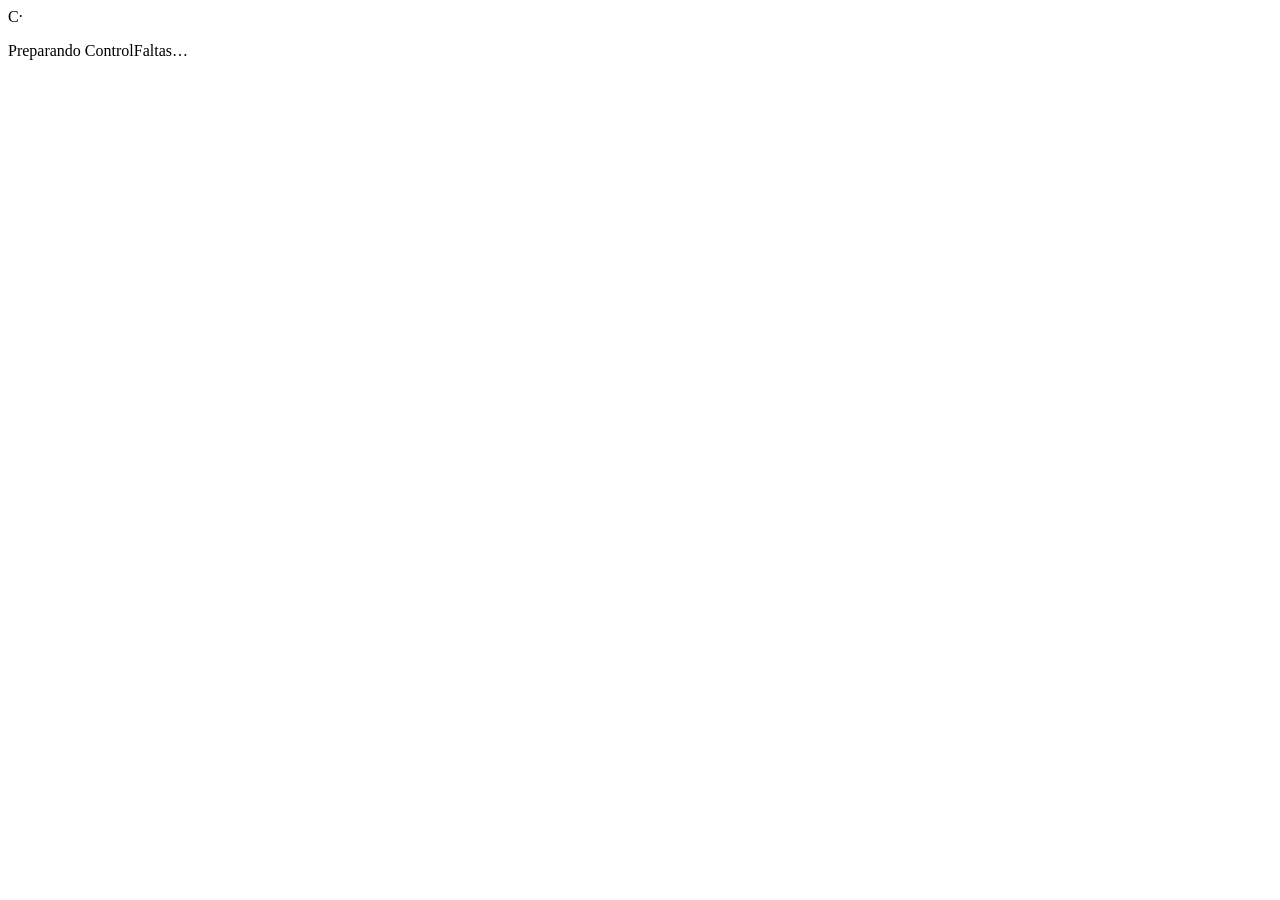
==== v2/index.html @ a71f4710 "Crear estructura de ControlFaltas 2.0" ====
<!doctype html>
<html lang="es"><head><meta charset="UTF-8"><meta name="viewport" content="width=device-width,initial-scale=1,viewport-fit=cover"><meta name="theme-color" content="#6457ea"><meta name="description" content="ControlFaltas. Organiza tu curso, asistencia y exámenes.">
<link rel="manifest" href="../manifest.webmanifest"><link rel="icon" href="../icons/icon-192.png"><link rel="apple-touch-icon" href="../icons/icon-192.png">
<meta name="apple-mobile-web-app-capable" content="yes"><meta name="apple-mobile-web-app-title" content="ControlFaltas">
<title>ControlFaltas · Tu curso, organizado</title><link rel="stylesheet" href="./styles.css"></head>
<body><div id="app"><div class="boot"><span class="logo">C<span>·</span></span><p>Preparando ControlFaltas…</p></div></div>
<div id="toast" role="status" aria-live="polite"></div>
<input id="backup-input" type="file" accept=".json,application/json" hidden>
<script defer src="./catalog.js"></script><script defer src="./app.js"></script></body></html>
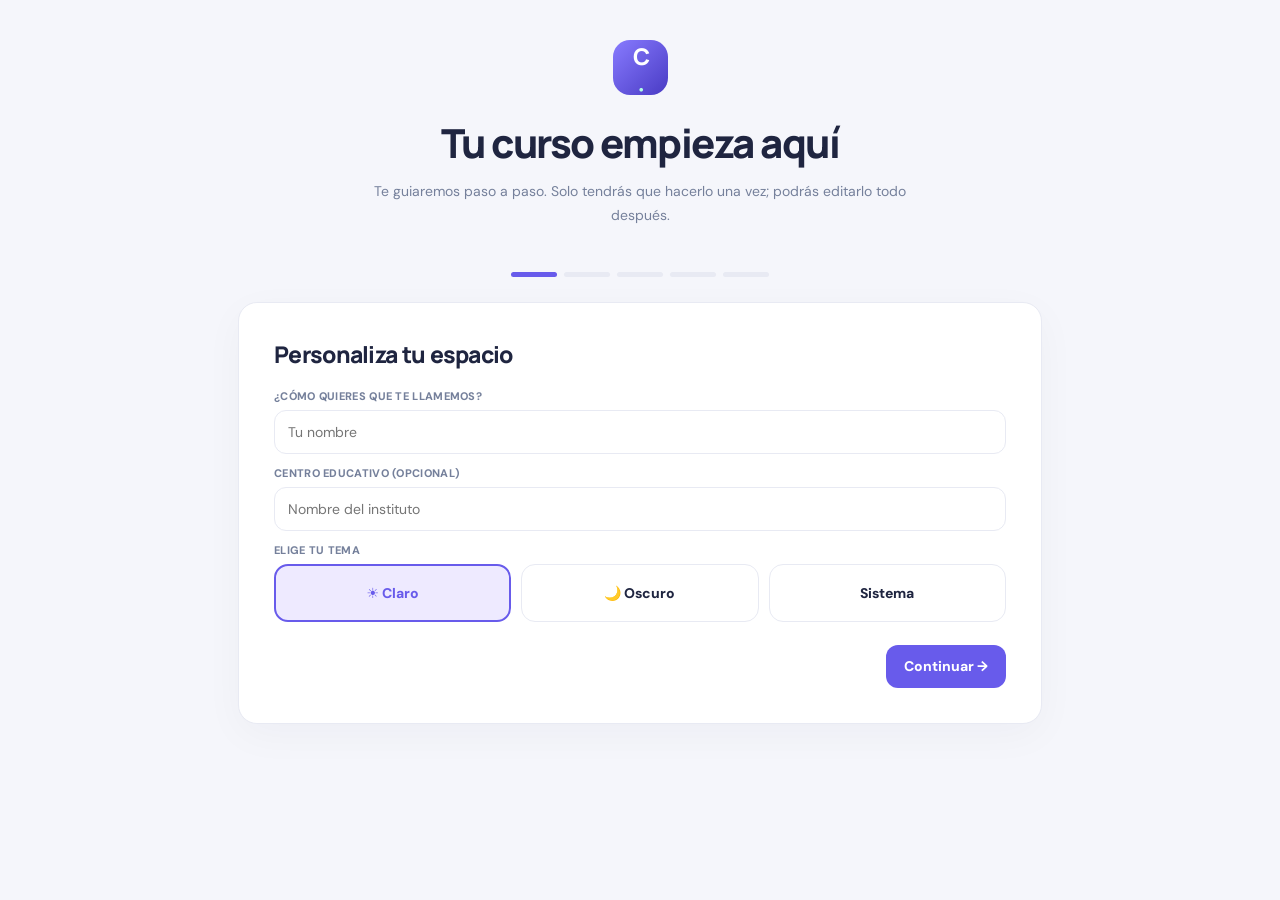
==== commit b531e2cd: "Configurar manifest propio de PWA ControlFaltas 2" ====
--- a/v2/index.html
+++ b/v2/index.html
@@ -1,6 +1,6 @@
 <!doctype html>
 <html lang="es"><head><meta charset="UTF-8"><meta name="viewport" content="width=device-width,initial-scale=1,viewport-fit=cover"><meta name="theme-color" content="#6457ea"><meta name="description" content="ControlFaltas. Organiza tu curso, asistencia y exámenes.">
-<link rel="manifest" href="../manifest.webmanifest"><link rel="icon" href="../icons/icon-192.png"><link rel="apple-touch-icon" href="../icons/icon-192.png">
+<link rel="manifest" href="./manifest.webmanifest"><link rel="icon" href="../icons/icon-192.png"><link rel="apple-touch-icon" href="../icons/icon-192.png">
 <meta name="apple-mobile-web-app-capable" content="yes"><meta name="apple-mobile-web-app-title" content="ControlFaltas">
 <title>ControlFaltas · Tu curso, organizado</title><link rel="stylesheet" href="./styles.css"></head>
 <body><div id="app"><div class="boot"><span class="logo">C<span>·</span></span><p>Preparando ControlFaltas…</p></div></div>
--- a/v2/styles.css
+++ b/v2/styles.css
@@ -0,0 +1,6 @@
+@import url('https://fonts.googleapis.com/css2?family=DM+Sans:wght@400;500;600;700;800&family=Manrope:wght@400;500;600;700;800&display=swap');
+:root{--bg:#f5f6fb;--paper:#fff;--soft:#f2f3fb;--ink:#1f2540;--sub:#75809b;--border:#e8eaf3;--violet:#685beb;--hover:#eeeaff;--green:#119a75;--orange:#b87821;--danger:#dc546d;--shadow:0 11px 40px #24263f09;--r:19px;--sidebar:#fff;color-scheme:light}
+html[data-theme=dark]{--bg:#101321;--paper:#1a2033;--soft:#242a40;--ink:#eef0ff;--sub:#a0aac5;--border:#343a50;--violet:#a499ff;--hover:#2f2c50;--green:#70e0b5;--orange:#ffc67a;--danger:#ff899a;--shadow:none;--sidebar:#161c2d;color-scheme:dark}
+*{box-sizing:border-box}html{scroll-behavior:smooth}body{margin:0;background:var(--bg);font-family:'DM Sans',system-ui,-apple-system,Arial,sans-serif;color:var(--ink);font-size:14px}button,input,select,textarea{font:inherit}button{cursor:pointer}button:focus-visible,input:focus-visible,select:focus-visible,textarea:focus-visible{outline:3px solid #a9a1ff;outline-offset:2px}a{color:var(--violet)}h1,h2,h3,p{margin-top:0}.muted{color:var(--sub)}.small{font-size:12px}.tiny{font-size:11px}.strong{font-weight:800}.boot{min-height:90vh;display:grid;place-content:center;text-align:center;gap:20px;color:var(--sub)}.logo{background:linear-gradient(135deg,#887bff,#493bc4);color:white;width:42px;height:42px;border-radius:14px;display:inline-grid;place-items:center;font:800 23px Manrope;letter-spacing:-2px}.logo span{color:#b1ffe3}.shell{display:grid;grid-template-columns:248px minmax(0,1fr);min-height:100vh}.side{padding:26px 16px;background:var(--sidebar);border-right:1px solid var(--border);position:sticky;top:0;height:100vh;display:flex;flex-direction:column;gap:6px}.side .identity{display:flex;align-items:center;gap:12px;padding:4px 10px 29px}.identity strong{display:block;font-size:17px;font-weight:800;letter-spacing:-.5px}.identity small{display:block;color:var(--sub);font-size:11px;margin-top:3px}.nav{display:flex;align-items:center;gap:12px;border:0;background:transparent;color:var(--sub);padding:13px 16px;border-radius:12px;text-align:left;font-weight:700;width:100%;font-size:13px}.nav .symbol{font-size:19px;width:23px;text-align:center}.nav.active{color:var(--violet);background:var(--hover)}.nav:hover{background:var(--soft)}.side .spacer{flex:1}.side-note{background:var(--soft);border-radius:15px;padding:17px 15px;color:var(--sub);font-size:12px;line-height:1.6}.work{min-width:0;padding:35px clamp(18px,4vw,58px) 90px;max-width:1600px;width:100%;margin:auto}.top{display:flex;justify-content:space-between;align-items:center;gap:20px;margin-bottom:27px}.eyebrow{font-size:10px;letter-spacing:2px;font-weight:800;text-transform:uppercase;color:var(--sub);margin:0 0 8px}.title{font:800 clamp(25px,2.6vw,33px) Manrope,system-ui;letter-spacing:-1.3px;margin:0}.subtitle{margin:8px 0 0;color:var(--sub);line-height:1.6}.profile-chip{background:var(--paper);border:1px solid var(--border);border-radius:13px;padding:10px 15px;color:var(--sub);white-space:nowrap;font-weight:700;display:flex;gap:9px;align-items:center}.profile-chip b{width:25px;height:25px;background:var(--hover);color:var(--violet);display:grid;place-items:center;border-radius:8px}.card{background:var(--paper);border:1px solid var(--border);border-radius:var(--r);padding:23px;box-shadow:var(--shadow);min-width:0}.card h3{font:800 16px Manrope;letter-spacing:-.4px;margin:0 0 6px}.card p{line-height:1.6}.card-header{display:flex;justify-content:space-between;gap:13px;align-items:center;margin-bottom:17px}.card-title{font:800 17px Manrope;letter-spacing:-.5px}.grid{display:grid;gap:17px}.two{grid-template-columns:1.45fr 1fr}.three{grid-template-columns:repeat(3,minmax(0,1fr))}.four{grid-template-columns:repeat(4,minmax(0,1fr))}.stat{padding:21px;border-radius:17px;background:var(--paper);border:1px solid var(--border)}.stat small{color:var(--sub);font-weight:700}.stat strong{display:block;font:800 27px Manrope;margin:11px 0 3px}.banner{background:linear-gradient(120deg,#7364f4,#4c41bb);color:#fff;border-radius:25px;padding:32px;display:flex;align-items:center;justify-content:space-between;gap:22px;overflow:hidden;position:relative;margin-bottom:20px}.banner h2{font:800 26px Manrope;letter-spacing:-1px;margin:6px 0 12px}.banner p{color:#e7e5ff;line-height:1.65;max-width:560px;margin-bottom:18px}.banner .ghost{color:#fff;border-color:#ffffff60;background:#ffffff18}.banner-art{font-size:72px;opacity:.65}.actions{display:flex;flex-wrap:wrap;gap:9px}.btn{display:inline-flex;align-items:center;justify-content:center;gap:8px;padding:12px 17px;border-radius:12px;border:1px solid transparent;background:var(--violet);color:#fff;font-weight:800;line-height:1.25;min-height:43px}.btn.secondary{background:var(--paper);color:var(--ink);border-color:var(--border)}.btn.ghost{background:var(--soft);color:var(--violet)}.btn.red{background:#ffe8ed;color:#bb3f59}.btn.sm{min-height:34px;padding:8px 11px;font-size:12px}.btn:disabled{opacity:.45;cursor:not-allowed}.btn.full{width:100%}.field{display:flex;flex-direction:column;gap:7px;margin:12px 0}.field>label{font-weight:800;font-size:11px;color:var(--sub);letter-spacing:.3px}.input,select,textarea{background:var(--paper);color:var(--ink);border:1px solid var(--border);border-radius:12px;padding:12px 13px;width:100%;min-height:43px;min-width:0}textarea{resize:vertical}input[type=checkbox]{width:17px;height:17px;accent-color:var(--violet)}.cols2{display:grid;grid-template-columns:repeat(2,minmax(0,1fr));gap:12px}.cols3{display:grid;grid-template-columns:repeat(3,minmax(0,1fr));gap:12px}.notice{padding:14px 16px;border:1px solid #e7d7af;border-radius:13px;background:#fffaed;color:#876325;font-size:12px;line-height:1.65}.notice.info{border-color:var(--border);color:var(--sub);background:var(--soft)}html[data-theme=dark] .notice{background:#413622;color:#ffcf83;border-color:#6c522c}.subject{padding:18px;border:1px solid var(--border);border-radius:16px;margin-bottom:10px;background:var(--paper)}.subject-top{display:flex;justify-content:space-between;gap:12px;align-items:start}.subject b{display:block}.subject small{color:var(--sub);margin-top:5px;display:block}.bar{background:var(--soft);border-radius:12px;height:8px;margin:13px 0 8px;overflow:hidden}.bar>i{display:block;background:linear-gradient(90deg,#978dfa,#6255e4);height:100%;border-radius:12px}.pill{background:var(--hover);color:var(--violet);font-size:11px;font-weight:800;padding:6px 10px;border-radius:50px}.pill.green{color:var(--green);background:color-mix(in srgb,var(--green) 9%,var(--paper))}.pill.red{color:var(--danger);background:color-mix(in srgb,var(--danger) 10%,var(--paper))}.empty{padding:25px;text-align:center;color:var(--sub);border:1px dashed var(--border);border-radius:15px;line-height:1.6}.empty-icon{font-size:32px;display:block;margin-bottom:10px}.rule{height:1px;background:var(--border);margin:19px 0}.entry{display:flex;gap:12px;align-items:center;padding:13px 0;border-bottom:1px solid var(--border)}.entry:last-child{border:0}.entry strong{display:block;font-size:13px}.entry small{display:block;color:var(--sub);margin-top:3px}.dot{width:10px;height:10px;border-radius:50%;background:var(--violet);flex:none}.tag{padding:4px 8px;border-radius:7px;background:var(--soft);font-size:11px;color:var(--sub);font-weight:800}.calendar-head{display:flex;align-items:center;gap:12px;justify-content:space-between;margin-bottom:17px}.calendar-days{display:grid;grid-template-columns:repeat(7,minmax(0,1fr));gap:6px}.calendar-days>span{text-align:center;color:var(--sub);font-weight:800;font-size:11px;padding:7px 0}.day{background:var(--paper);border:1px solid var(--border);border-radius:11px;min-height:88px;text-align:left;padding:9px;color:var(--ink);position:relative;display:flex;flex-direction:column;gap:5px}.day.other{opacity:.28}.day.today{border-color:var(--violet)}.day.selected{background:var(--hover);border-color:var(--violet)}.day .num{font-weight:800}.day .count{color:var(--violet);font-size:10px;line-height:1.35}.day .exam-count{color:var(--orange)}.week-scroll{overflow-x:auto;padding-bottom:8px}.week-board{display:grid;grid-template-columns:repeat(5,minmax(180px,1fr));gap:12px;min-width:900px}.week-col{display:flex;flex-direction:column;gap:8px}.week-head{padding:14px;text-align:center;font-weight:800;background:var(--soft);border-radius:13px}.lesson{display:block;text-align:left;width:100%;border:1px solid var(--border);background:var(--paper);padding:12px;border-radius:13px;min-height:85px;color:var(--ink)}.lesson:hover{border-color:var(--violet);background:var(--hover)}.lesson .time{font-size:11px;color:var(--sub);font-weight:800}.lesson strong{display:block;margin:8px 0 4px;font-size:12px}.lesson small{color:var(--sub)}.lesson .alert{margin-top:8px;display:block;color:var(--orange);font-size:11px;font-weight:800}.settings-grid{display:grid;grid-template-columns:235px minmax(0,1fr);gap:19px}.settings-menu{display:flex;flex-direction:column;gap:7px}.settings-menu button{text-align:left;padding:15px 14px;border:1px solid var(--border);border-radius:12px;background:var(--paper);color:var(--sub);font-weight:800}.settings-menu button.active{background:var(--hover);color:var(--violet);border-color:var(--violet)}.subject-editor{display:grid;grid-template-columns:minmax(150px,1fr) 110px minmax(130px,.7fr) 40px;align-items:end;gap:11px;padding:12px 0;border-bottom:1px solid var(--border)}.subject-editor .field{margin:0}.line-editor{display:grid;grid-template-columns:115px 115px minmax(150px,1fr) minmax(140px,1fr) 35px;gap:9px;align-items:end;margin:10px 0}.line-editor .field{margin:0}.icon-btn{border:1px solid var(--border);background:var(--soft);color:var(--sub);height:43px;border-radius:11px;min-width:34px}.lookup-list{max-height:255px;overflow:auto;border:1px solid var(--border);border-radius:12px;margin-top:9px;background:var(--paper)}.lookup-item{width:100%;display:block;text-align:left;background:none;color:var(--ink);border:0;border-bottom:1px solid var(--border);padding:11px 14px}.lookup-item:hover{background:var(--hover)}.lookup-item small{display:block;color:var(--sub);margin-top:4px}.wizard{max-width:840px;margin:25px auto 80px;padding:0 18px}.wizard-head{text-align:center;padding:15px 0 23px}.wizard-head .logo{width:55px;height:55px;border-radius:17px}.wizard-head h1{font:800 clamp(27px,6vw,40px) Manrope;letter-spacing:-1.5px;margin:20px 0 10px}.wizard-head p{color:var(--sub);line-height:1.7;max-width:590px;margin:auto}.steps{display:flex;justify-content:center;gap:7px;margin:21px auto 25px}.steps i{width:46px;height:5px;border-radius:9px;background:var(--border)}.steps i.active{background:var(--violet)}.wizard-card{padding:clamp(20px,4vw,35px)}.wizard-card h2{font:800 23px Manrope;letter-spacing:-.7px}.wizard-actions{display:flex;justify-content:space-between;align-items:center;margin-top:23px;gap:12px}.choice-grid{display:grid;grid-template-columns:repeat(3,1fr);gap:10px}.choice{padding:18px 12px;border:1px solid var(--border);border-radius:14px;background:var(--paper);color:var(--ink);text-align:center;font-weight:800}.choice.active{background:var(--hover);border:2px solid var(--violet);color:var(--violet)}.preview-table{overflow:auto;max-height:410px;border:1px solid var(--border);border-radius:13px}.preview-table table{border-collapse:collapse;width:100%;min-width:550px}.preview-table th,.preview-table td{border-bottom:1px solid var(--border);padding:8px;font-size:12px;text-align:left}.preview-table th{position:sticky;top:0;background:var(--soft)}.preview-table select{min-width:115px}.bottom{display:none}.mobile-banner{display:none}#toast{position:fixed;bottom:18px;left:50%;transform:translateX(-50%);color:#fff;background:#25283c;border-radius:12px;padding:11px 17px;z-index:9999;font-size:12px;font-weight:800;box-shadow:0 10px 40px #0003;display:none;max-width:min(90vw,480px);text-align:center}
+@media(max-width:1100px){.two{grid-template-columns:1fr}.four{grid-template-columns:repeat(2,1fr)}.settings-grid{grid-template-columns:1fr}.settings-menu{display:flex;overflow-x:auto;flex-direction:row}.settings-menu button{flex:none}}
+@media(max-width:750px){.shell{display:block}.side{display:none}.work{padding:23px 16px 105px}.top{align-items:start}.profile-chip{padding:8px;font-size:11px}.profile-chip .username{display:none}.banner{padding:24px;min-height:190px}.banner h2{font-size:22px}.banner-art{display:none}.three,.four,.two,.cols3{grid-template-columns:1fr}.cols2{grid-template-columns:1fr}.bottom{position:fixed;bottom:0;left:0;right:0;z-index:70;display:flex;justify-content:space-around;padding:10px 6px calc(9px + env(safe-area-inset-bottom));background:var(--paper);border-top:1px solid var(--border)}.bottom button{border:0;background:transparent;color:var(--sub);font-size:10px;font-weight:800;display:grid;gap:4px;place-items:center;min-width:56px}.bottom button i{font-style:normal;font-size:20px}.bottom button.active{color:var(--violet)}.subject-editor{grid-template-columns:minmax(160px,1fr) 95px 36px}.subject-editor .teacher{grid-column:1/4}.line-editor{grid-template-columns:1fr 1fr 36px}.line-editor .subjectselect,.line-editor .teacherselect{grid-column:span 3}.line-editor .icon-btn{grid-column:3;grid-row:1}.calendar-days{gap:3px}.day{padding:6px;min-height:73px;border-radius:9px}.day .num{font-size:12px}.day .count{font-size:9px}.wizard{margin:10px auto 30px;padding:0 12px}.choice-grid{grid-template-columns:1fr}.wizard-actions{flex-wrap:wrap}.wizard-actions .btn{flex:1}#toast{bottom:88px}}
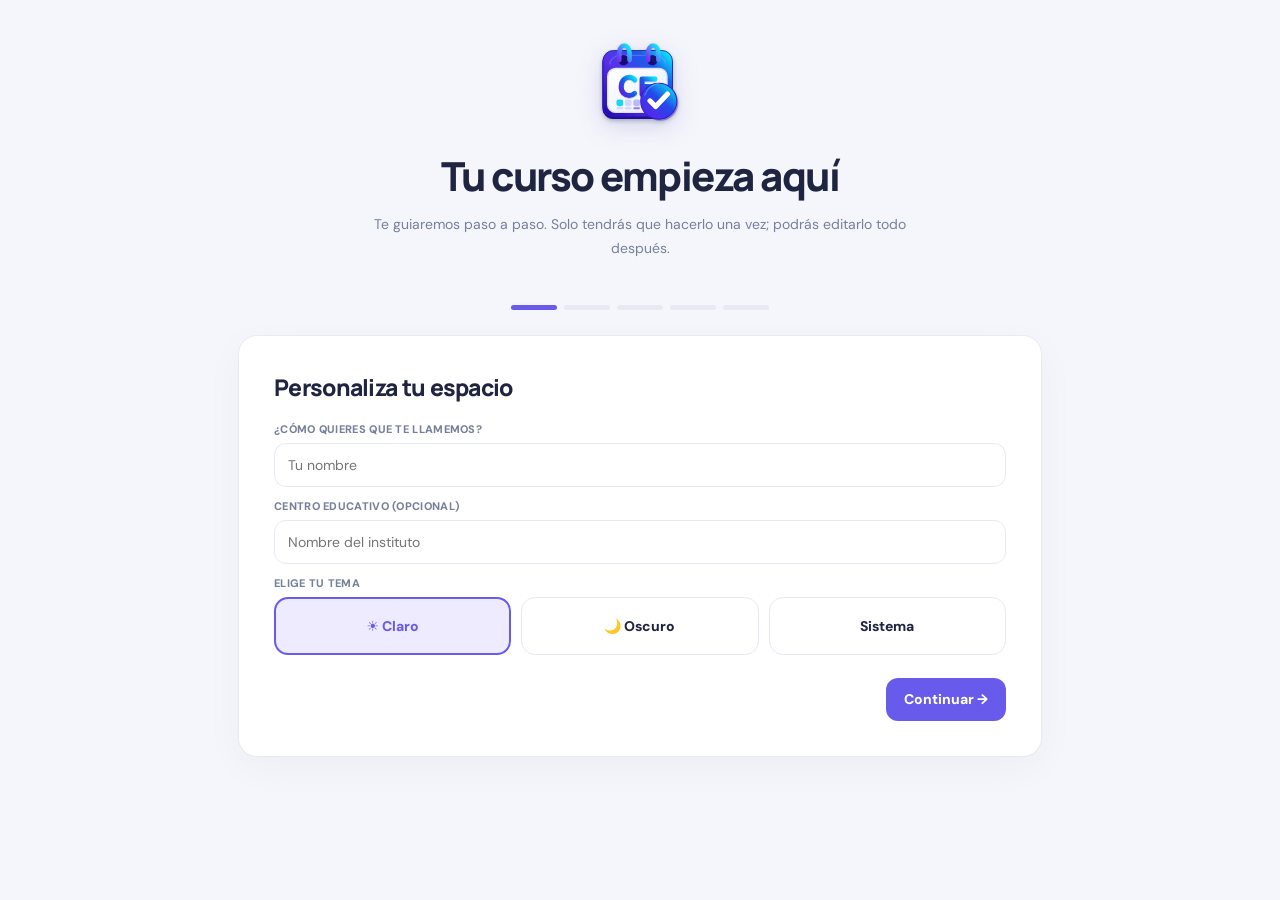
==== commit ee8dfbb1: "Usar logo CF como identidad de la web y favicon" ====
--- a/v2/index.html
+++ b/v2/index.html
@@ -1,9 +1,9 @@
 <!doctype html>
 <html lang="es"><head><meta charset="UTF-8"><meta name="viewport" content="width=device-width,initial-scale=1,viewport-fit=cover"><meta name="theme-color" content="#6457ea"><meta name="description" content="ControlFaltas. Organiza tu curso, asistencia y exámenes.">
-<link rel="manifest" href="./manifest.webmanifest"><link rel="icon" href="../icons/icon-192.png"><link rel="apple-touch-icon" href="../icons/icon-192.png">
+<link rel="manifest" href="./manifest.webmanifest"><link rel="icon" href="./brand/cf-mark.svg"><link rel="apple-touch-icon" href="../icons/icon-192.png">
 <meta name="apple-mobile-web-app-capable" content="yes"><meta name="apple-mobile-web-app-title" content="ControlFaltas">
 <title>ControlFaltas · Tu curso, organizado</title><link rel="stylesheet" href="./styles.css"></head>
-<body><div id="app"><div class="boot"><span class="logo">C<span>·</span></span><p>Preparando ControlFaltas…</p></div></div>
+<body><div id="app"><div class="boot"><img class="brand-mark" src="./brand/cf-mark.svg" alt="ControlFaltas"><p>Preparando ControlFaltas…</p></div></div>
 <div id="toast" role="status" aria-live="polite"></div>
 <input id="backup-input" type="file" accept=".json,application/json" hidden>
-<script defer src="./catalog.js"></script><script defer src="./app.js"></script></body></html>+<script defer src="./catalog.js"></script><script defer src="./schedule-import.js"></script><script defer src="./schedule-file-reader.js"></script><script defer src="./app.js"></script></body></html>
--- a/v2/styles.css
+++ b/v2/styles.css
@@ -4,3 +4,29 @@
 *{box-sizing:border-box}html{scroll-behavior:smooth}body{margin:0;background:var(--bg);font-family:'DM Sans',system-ui,-apple-system,Arial,sans-serif;color:var(--ink);font-size:14px}button,input,select,textarea{font:inherit}button{cursor:pointer}button:focus-visible,input:focus-visible,select:focus-visible,textarea:focus-visible{outline:3px solid #a9a1ff;outline-offset:2px}a{color:var(--violet)}h1,h2,h3,p{margin-top:0}.muted{color:var(--sub)}.small{font-size:12px}.tiny{font-size:11px}.strong{font-weight:800}.boot{min-height:90vh;display:grid;place-content:center;text-align:center;gap:20px;color:var(--sub)}.logo{background:linear-gradient(135deg,#887bff,#493bc4);color:white;width:42px;height:42px;border-radius:14px;display:inline-grid;place-items:center;font:800 23px Manrope;letter-spacing:-2px}.logo span{color:#b1ffe3}.shell{display:grid;grid-template-columns:248px minmax(0,1fr);min-height:100vh}.side{padding:26px 16px;background:var(--sidebar);border-right:1px solid var(--border);position:sticky;top:0;height:100vh;display:flex;flex-direction:column;gap:6px}.side .identity{display:flex;align-items:center;gap:12px;padding:4px 10px 29px}.identity strong{display:block;font-size:17px;font-weight:800;letter-spacing:-.5px}.identity small{display:block;color:var(--sub);font-size:11px;margin-top:3px}.nav{display:flex;align-items:center;gap:12px;border:0;background:transparent;color:var(--sub);padding:13px 16px;border-radius:12px;text-align:left;font-weight:700;width:100%;font-size:13px}.nav .symbol{font-size:19px;width:23px;text-align:center}.nav.active{color:var(--violet);background:var(--hover)}.nav:hover{background:var(--soft)}.side .spacer{flex:1}.side-note{background:var(--soft);border-radius:15px;padding:17px 15px;color:var(--sub);font-size:12px;line-height:1.6}.work{min-width:0;padding:35px clamp(18px,4vw,58px) 90px;max-width:1600px;width:100%;margin:auto}.top{display:flex;justify-content:space-between;align-items:center;gap:20px;margin-bottom:27px}.eyebrow{font-size:10px;letter-spacing:2px;font-weight:800;text-transform:uppercase;color:var(--sub);margin:0 0 8px}.title{font:800 clamp(25px,2.6vw,33px) Manrope,system-ui;letter-spacing:-1.3px;margin:0}.subtitle{margin:8px 0 0;color:var(--sub);line-height:1.6}.profile-chip{background:var(--paper);border:1px solid var(--border);border-radius:13px;padding:10px 15px;color:var(--sub);white-space:nowrap;font-weight:700;display:flex;gap:9px;align-items:center}.profile-chip b{width:25px;height:25px;background:var(--hover);color:var(--violet);display:grid;place-items:center;border-radius:8px}.card{background:var(--paper);border:1px solid var(--border);border-radius:var(--r);padding:23px;box-shadow:var(--shadow);min-width:0}.card h3{font:800 16px Manrope;letter-spacing:-.4px;margin:0 0 6px}.card p{line-height:1.6}.card-header{display:flex;justify-content:space-between;gap:13px;align-items:center;margin-bottom:17px}.card-title{font:800 17px Manrope;letter-spacing:-.5px}.grid{display:grid;gap:17px}.two{grid-template-columns:1.45fr 1fr}.three{grid-template-columns:repeat(3,minmax(0,1fr))}.four{grid-template-columns:repeat(4,minmax(0,1fr))}.stat{padding:21px;border-radius:17px;background:var(--paper);border:1px solid var(--border)}.stat small{color:var(--sub);font-weight:700}.stat strong{display:block;font:800 27px Manrope;margin:11px 0 3px}.banner{background:linear-gradient(120deg,#7364f4,#4c41bb);color:#fff;border-radius:25px;padding:32px;display:flex;align-items:center;justify-content:space-between;gap:22px;overflow:hidden;position:relative;margin-bottom:20px}.banner h2{font:800 26px Manrope;letter-spacing:-1px;margin:6px 0 12px}.banner p{color:#e7e5ff;line-height:1.65;max-width:560px;margin-bottom:18px}.banner .ghost{color:#fff;border-color:#ffffff60;background:#ffffff18}.banner-art{font-size:72px;opacity:.65}.actions{display:flex;flex-wrap:wrap;gap:9px}.btn{display:inline-flex;align-items:center;justify-content:center;gap:8px;padding:12px 17px;border-radius:12px;border:1px solid transparent;background:var(--violet);color:#fff;font-weight:800;line-height:1.25;min-height:43px}.btn.secondary{background:var(--paper);color:var(--ink);border-color:var(--border)}.btn.ghost{background:var(--soft);color:var(--violet)}.btn.red{background:#ffe8ed;color:#bb3f59}.btn.sm{min-height:34px;padding:8px 11px;font-size:12px}.btn:disabled{opacity:.45;cursor:not-allowed}.btn.full{width:100%}.field{display:flex;flex-direction:column;gap:7px;margin:12px 0}.field>label{font-weight:800;font-size:11px;color:var(--sub);letter-spacing:.3px}.input,select,textarea{background:var(--paper);color:var(--ink);border:1px solid var(--border);border-radius:12px;padding:12px 13px;width:100%;min-height:43px;min-width:0}textarea{resize:vertical}input[type=checkbox]{width:17px;height:17px;accent-color:var(--violet)}.cols2{display:grid;grid-template-columns:repeat(2,minmax(0,1fr));gap:12px}.cols3{display:grid;grid-template-columns:repeat(3,minmax(0,1fr));gap:12px}.notice{padding:14px 16px;border:1px solid #e7d7af;border-radius:13px;background:#fffaed;color:#876325;font-size:12px;line-height:1.65}.notice.info{border-color:var(--border);color:var(--sub);background:var(--soft)}html[data-theme=dark] .notice{background:#413622;color:#ffcf83;border-color:#6c522c}.subject{padding:18px;border:1px solid var(--border);border-radius:16px;margin-bottom:10px;background:var(--paper)}.subject-top{display:flex;justify-content:space-between;gap:12px;align-items:start}.subject b{display:block}.subject small{color:var(--sub);margin-top:5px;display:block}.bar{background:var(--soft);border-radius:12px;height:8px;margin:13px 0 8px;overflow:hidden}.bar>i{display:block;background:linear-gradient(90deg,#978dfa,#6255e4);height:100%;border-radius:12px}.pill{background:var(--hover);color:var(--violet);font-size:11px;font-weight:800;padding:6px 10px;border-radius:50px}.pill.green{color:var(--green);background:color-mix(in srgb,var(--green) 9%,var(--paper))}.pill.red{color:var(--danger);background:color-mix(in srgb,var(--danger) 10%,var(--paper))}.empty{padding:25px;text-align:center;color:var(--sub);border:1px dashed var(--border);border-radius:15px;line-height:1.6}.empty-icon{font-size:32px;display:block;margin-bottom:10px}.rule{height:1px;background:var(--border);margin:19px 0}.entry{display:flex;gap:12px;align-items:center;padding:13px 0;border-bottom:1px solid var(--border)}.entry:last-child{border:0}.entry strong{display:block;font-size:13px}.entry small{display:block;color:var(--sub);margin-top:3px}.dot{width:10px;height:10px;border-radius:50%;background:var(--violet);flex:none}.tag{padding:4px 8px;border-radius:7px;background:var(--soft);font-size:11px;color:var(--sub);font-weight:800}.calendar-head{display:flex;align-items:center;gap:12px;justify-content:space-between;margin-bottom:17px}.calendar-days{display:grid;grid-template-columns:repeat(7,minmax(0,1fr));gap:6px}.calendar-days>span{text-align:center;color:var(--sub);font-weight:800;font-size:11px;padding:7px 0}.day{background:var(--paper);border:1px solid var(--border);border-radius:11px;min-height:88px;text-align:left;padding:9px;color:var(--ink);position:relative;display:flex;flex-direction:column;gap:5px}.day.other{opacity:.28}.day.today{border-color:var(--violet)}.day.selected{background:var(--hover);border-color:var(--violet)}.day .num{font-weight:800}.day .count{color:var(--violet);font-size:10px;line-height:1.35}.day .exam-count{color:var(--orange)}.week-scroll{overflow-x:auto;padding-bottom:8px}.week-board{display:grid;grid-template-columns:repeat(5,minmax(180px,1fr));gap:12px;min-width:900px}.week-col{display:flex;flex-direction:column;gap:8px}.week-head{padding:14px;text-align:center;font-weight:800;background:var(--soft);border-radius:13px}.lesson{display:block;text-align:left;width:100%;border:1px solid var(--border);background:var(--paper);padding:12px;border-radius:13px;min-height:85px;color:var(--ink)}.lesson:hover{border-color:var(--violet);background:var(--hover)}.lesson .time{font-size:11px;color:var(--sub);font-weight:800}.lesson strong{display:block;margin:8px 0 4px;font-size:12px}.lesson small{color:var(--sub)}.lesson .alert{margin-top:8px;display:block;color:var(--orange);font-size:11px;font-weight:800}.settings-grid{display:grid;grid-template-columns:235px minmax(0,1fr);gap:19px}.settings-menu{display:flex;flex-direction:column;gap:7px}.settings-menu button{text-align:left;padding:15px 14px;border:1px solid var(--border);border-radius:12px;background:var(--paper);color:var(--sub);font-weight:800}.settings-menu button.active{background:var(--hover);color:var(--violet);border-color:var(--violet)}.subject-editor{display:grid;grid-template-columns:minmax(150px,1fr) 110px minmax(130px,.7fr) 40px;align-items:end;gap:11px;padding:12px 0;border-bottom:1px solid var(--border)}.subject-editor .field{margin:0}.line-editor{display:grid;grid-template-columns:115px 115px minmax(150px,1fr) minmax(140px,1fr) 35px;gap:9px;align-items:end;margin:10px 0}.line-editor .field{margin:0}.icon-btn{border:1px solid var(--border);background:var(--soft);color:var(--sub);height:43px;border-radius:11px;min-width:34px}.lookup-list{max-height:255px;overflow:auto;border:1px solid var(--border);border-radius:12px;margin-top:9px;background:var(--paper)}.lookup-item{width:100%;display:block;text-align:left;background:none;color:var(--ink);border:0;border-bottom:1px solid var(--border);padding:11px 14px}.lookup-item:hover{background:var(--hover)}.lookup-item small{display:block;color:var(--sub);margin-top:4px}.wizard{max-width:840px;margin:25px auto 80px;padding:0 18px}.wizard-head{text-align:center;padding:15px 0 23px}.wizard-head .logo{width:55px;height:55px;border-radius:17px}.wizard-head h1{font:800 clamp(27px,6vw,40px) Manrope;letter-spacing:-1.5px;margin:20px 0 10px}.wizard-head p{color:var(--sub);line-height:1.7;max-width:590px;margin:auto}.steps{display:flex;justify-content:center;gap:7px;margin:21px auto 25px}.steps i{width:46px;height:5px;border-radius:9px;background:var(--border)}.steps i.active{background:var(--violet)}.wizard-card{padding:clamp(20px,4vw,35px)}.wizard-card h2{font:800 23px Manrope;letter-spacing:-.7px}.wizard-actions{display:flex;justify-content:space-between;align-items:center;margin-top:23px;gap:12px}.choice-grid{display:grid;grid-template-columns:repeat(3,1fr);gap:10px}.choice{padding:18px 12px;border:1px solid var(--border);border-radius:14px;background:var(--paper);color:var(--ink);text-align:center;font-weight:800}.choice.active{background:var(--hover);border:2px solid var(--violet);color:var(--violet)}.preview-table{overflow:auto;max-height:410px;border:1px solid var(--border);border-radius:13px}.preview-table table{border-collapse:collapse;width:100%;min-width:550px}.preview-table th,.preview-table td{border-bottom:1px solid var(--border);padding:8px;font-size:12px;text-align:left}.preview-table th{position:sticky;top:0;background:var(--soft)}.preview-table select{min-width:115px}.bottom{display:none}.mobile-banner{display:none}#toast{position:fixed;bottom:18px;left:50%;transform:translateX(-50%);color:#fff;background:#25283c;border-radius:12px;padding:11px 17px;z-index:9999;font-size:12px;font-weight:800;box-shadow:0 10px 40px #0003;display:none;max-width:min(90vw,480px);text-align:center}
 @media(max-width:1100px){.two{grid-template-columns:1fr}.four{grid-template-columns:repeat(2,1fr)}.settings-grid{grid-template-columns:1fr}.settings-menu{display:flex;overflow-x:auto;flex-direction:row}.settings-menu button{flex:none}}
 @media(max-width:750px){.shell{display:block}.side{display:none}.work{padding:23px 16px 105px}.top{align-items:start}.profile-chip{padding:8px;font-size:11px}.profile-chip .username{display:none}.banner{padding:24px;min-height:190px}.banner h2{font-size:22px}.banner-art{display:none}.three,.four,.two,.cols3{grid-template-columns:1fr}.cols2{grid-template-columns:1fr}.bottom{position:fixed;bottom:0;left:0;right:0;z-index:70;display:flex;justify-content:space-around;padding:10px 6px calc(9px + env(safe-area-inset-bottom));background:var(--paper);border-top:1px solid var(--border)}.bottom button{border:0;background:transparent;color:var(--sub);font-size:10px;font-weight:800;display:grid;gap:4px;place-items:center;min-width:56px}.bottom button i{font-style:normal;font-size:20px}.bottom button.active{color:var(--violet)}.subject-editor{grid-template-columns:minmax(160px,1fr) 95px 36px}.subject-editor .teacher{grid-column:1/4}.line-editor{grid-template-columns:1fr 1fr 36px}.line-editor .subjectselect,.line-editor .teacherselect{grid-column:span 3}.line-editor .icon-btn{grid-column:3;grid-row:1}.calendar-days{gap:3px}.day{padding:6px;min-height:73px;border-radius:9px}.day .num{font-size:12px}.day .count{font-size:9px}.wizard{margin:10px auto 30px;padding:0 12px}.choice-grid{grid-template-columns:1fr}.wizard-actions{flex-wrap:wrap}.wizard-actions .btn{flex:1}#toast{bottom:88px}}
+
+
+/* ControlFaltas CF · unified icon and identity refresh */
+.brand-mark{display:block;object-fit:contain;flex:none;width:44px;height:44px;filter:drop-shadow(0 2px 4px rgba(64,56,156,.11))}
+.brand-mark.nav-brand{width:49px;height:49px;margin-left:-2px}
+.brand-mark.wizard-brand{width:88px;height:88px;margin:auto;filter:drop-shadow(0 7px 12px rgba(69,67,172,.18))}
+.ui-icon{height:20px;width:20px;stroke:currentColor;stroke-width:1.8;display:block;flex:none;fill:none}
+.nav{border:1px solid transparent;transition:background-color .16s ease,color .16s ease,border-color .16s ease;gap:13px;padding:13px 15px}
+.nav .ui-icon{width:20px;height:20px}
+.nav.active{box-shadow:inset 3px 0 var(--violet);border-color:color-mix(in srgb,var(--violet) 10%,var(--paper))}
+.nav.active .ui-icon{stroke-width:2.15}
+.nav:not(.active):hover{background:var(--soft);color:var(--ink)}
+.settings-menu button{display:flex;align-items:center;gap:11px;line-height:1.3;transition:color .16s ease,border-color .16s ease}
+.settings-menu button .ui-icon{width:19px;height:19px}
+.settings-menu button.active .ui-icon{stroke-width:2.15}
+.settings-menu button:hover:not(.active){color:var(--ink);background:var(--soft)}
+.wizard-head>.brand-mark{margin-bottom:4px}
+.boot .brand-mark{width:66px;height:66px;margin:auto}
+@media(max-width:750px){
+.bottom button{gap:5px}
+.bottom button .ui-icon{width:22px;height:22px;stroke-width:1.8}
+.bottom button.active .ui-icon{stroke-width:2.3}
+.bottom button span{font-size:10px}
+.brand-mark.wizard-brand{width:76px;height:76px}
+.settings-menu button{min-height:49px;padding:12px}
+}
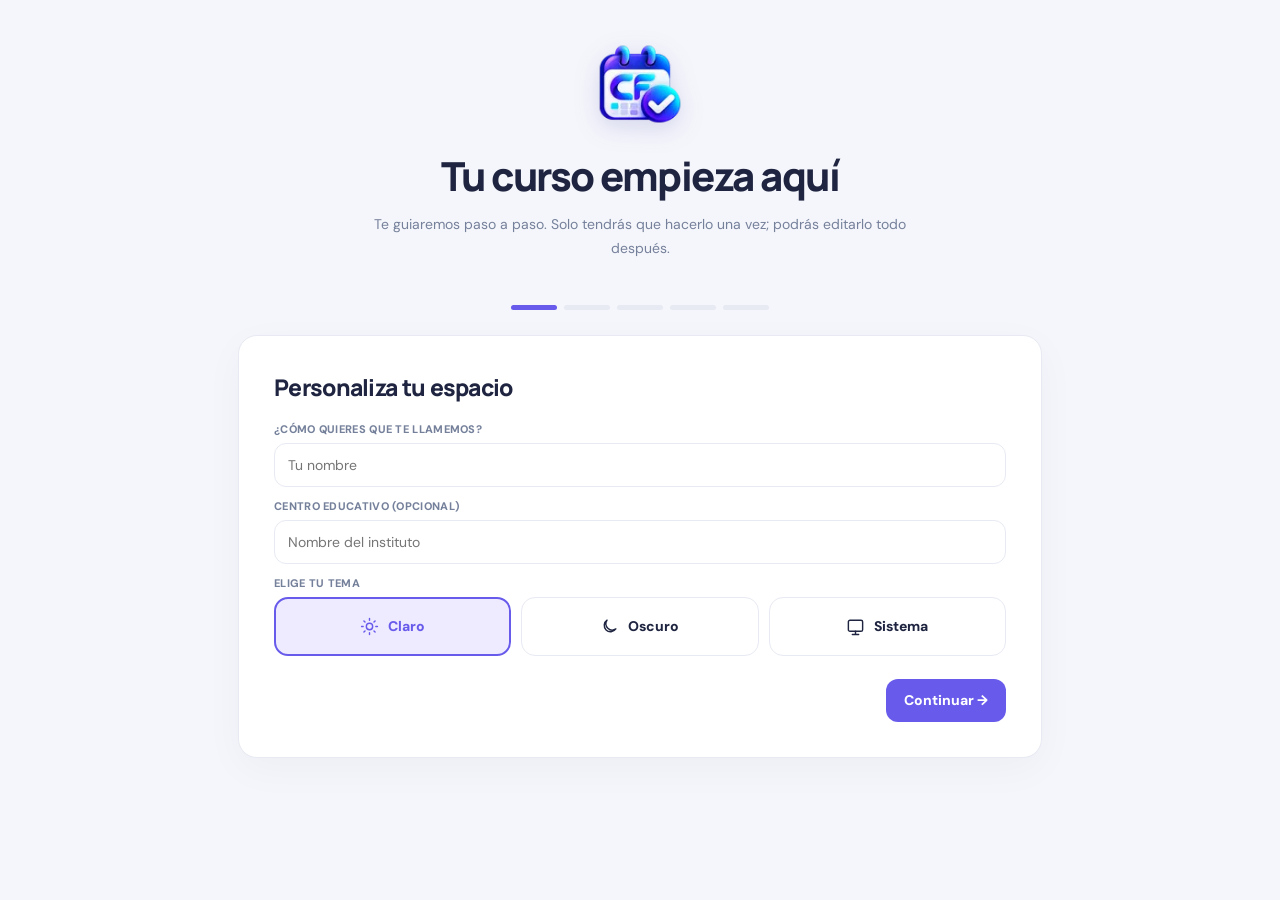
==== commit e8f5615c: "Cargar motor de equivalencias y horas antes de iniciar ControlFaltas" ====
--- a/v2/index.html
+++ b/v2/index.html
@@ -6,4 +6,4 @@
 <body><div id="app"><div class="boot"><img class="brand-mark" src="./brand/cf-mark.svg" alt="ControlFaltas"><p>Preparando ControlFaltas…</p></div></div>
 <div id="toast" role="status" aria-live="polite"></div>
 <input id="backup-input" type="file" accept=".json,application/json" hidden>
-<script defer src="./catalog.js"></script><script defer src="./schedule-import.js"></script><script defer src="./schedule-file-reader.js"></script><script defer src="./app.js"></script></body></html>+<script defer src="./catalog.js"></script><script defer src="./schedule-import.js"></script><script defer src="./schedule-file-reader.js"></script><script defer src="./module-reconcile.js"></script><script defer src="./app.js"></script></body></html>
--- a/v2/styles.css
+++ b/v2/styles.css
@@ -30,3 +30,7 @@
 .brand-mark.wizard-brand{width:76px;height:76px}
 .settings-menu button{min-height:49px;padding:12px}
 }
+
+/* Consistent theme-selector icon treatment */
+.choice{display:flex;align-items:center;justify-content:center;gap:9px}
+.choice>.ui-icon{width:19px;height:19px}
